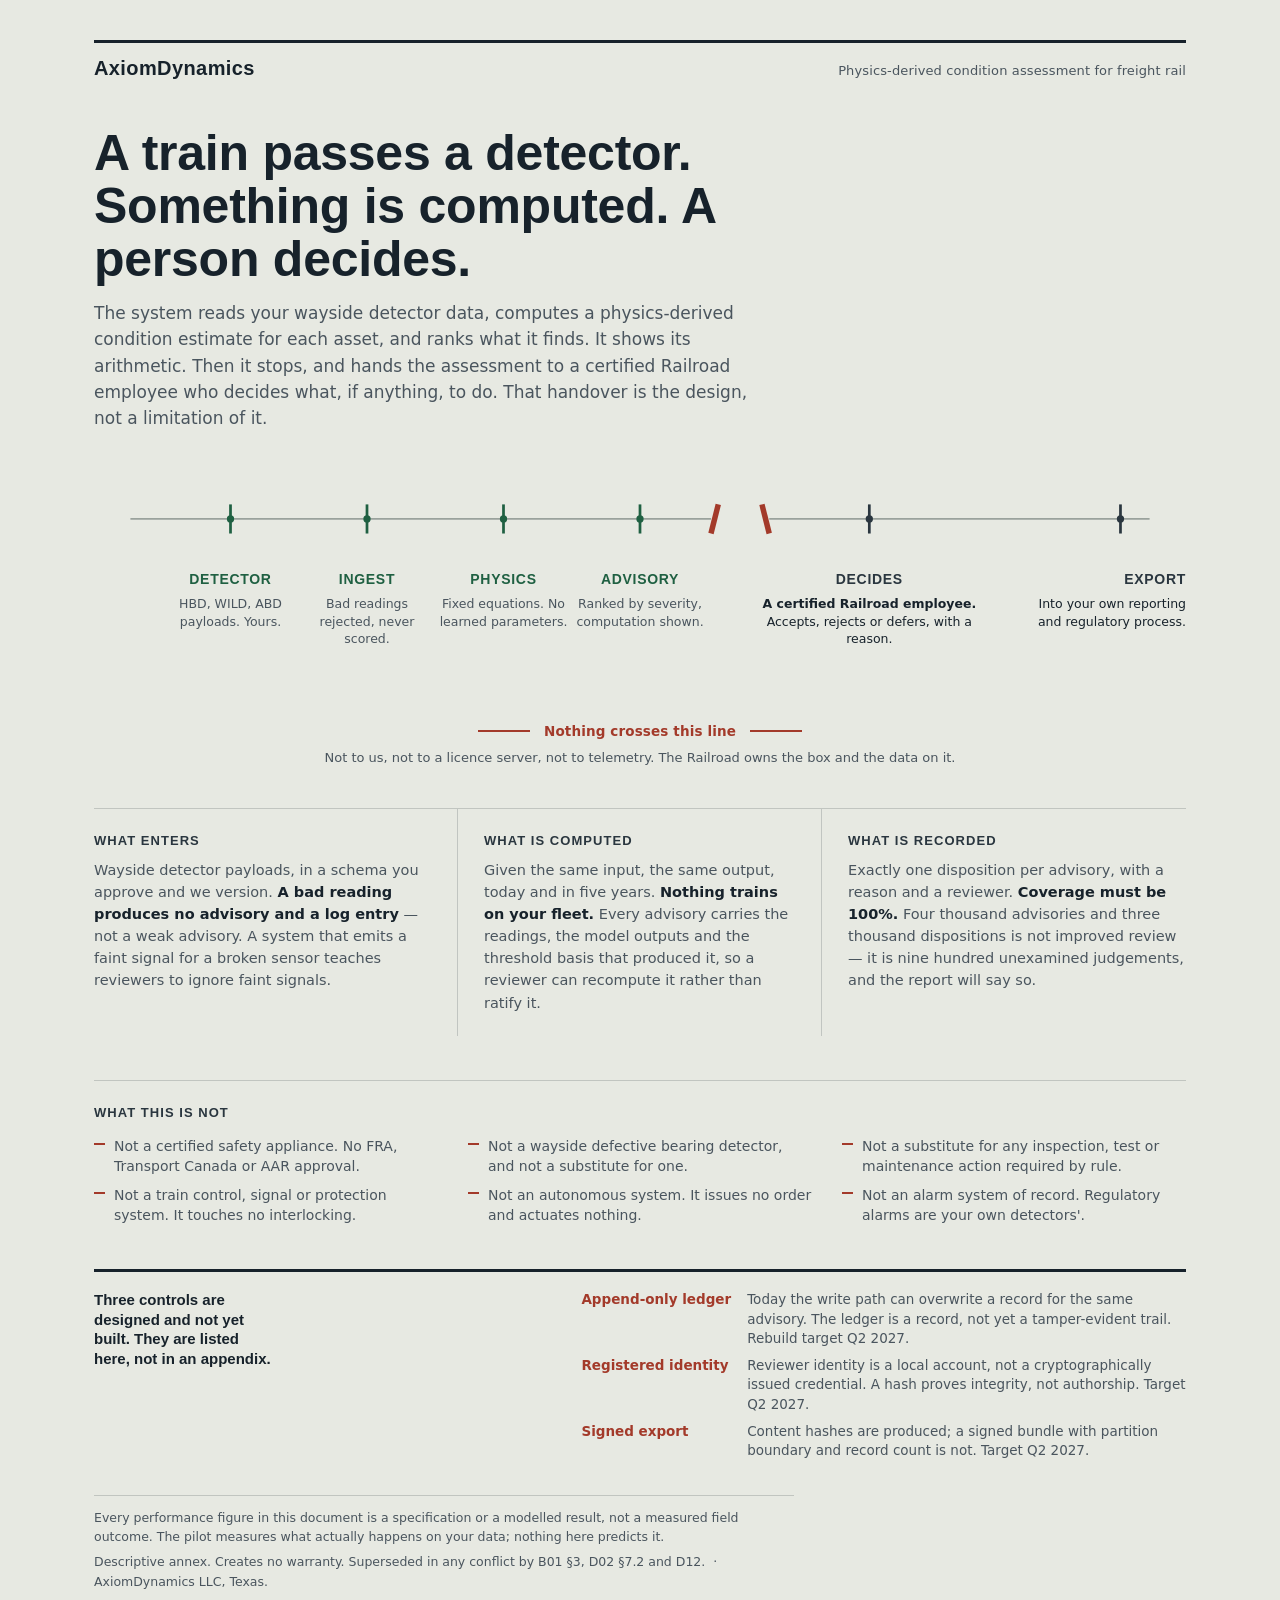
==== client-assets/MASTER-BRIEF-DOCKET/B03-EXECUTIVE-INFOGRAPHIC.html @ 33ccc7ee "Add B02 flow map and B03 one-page brief; reconcile build status B02 draws the system as movement: de" ====
<!DOCTYPE html>
<html lang="en">
<head>
<meta charset="utf-8">
<meta name="viewport" content="width=device-width, initial-scale=1">
<title>AxiomDynamics — One-Page Engineering Brief</title>
<style>
  :root{
    color-scheme: light;
    --paper:#E7E9E2;
    --paper-2:#DFE2D9;
    --ink:#17222B;
    --ink-soft:#4A555E;
    --plate:#2A363F;
    --green:#1F6042;
    --amber:#C9852A;
    --oxide:#A33A2A;
    --steel:#9AA29C;
    --hair:rgba(23,34,43,.18);
  }
  *{box-sizing:border-box}
  html,body{margin:0;padding:0}
  body{
    background:var(--paper);
    color:var(--ink);
    font-family:"Segoe UI",system-ui,-apple-system,"Helvetica Neue",Arial,sans-serif;
    font-size:16px;
    line-height:1.5;
    -webkit-font-smoothing:antialiased;
  }
  .sheet{
    max-width:1180px;
    margin:0 auto;
    padding:40px 44px 56px;
  }

  /* ---- masthead ---- */
  .masthead{
    display:flex;
    align-items:baseline;
    justify-content:space-between;
    gap:24px;
    border-top:3px solid var(--ink);
    padding-top:10px;
    margin-bottom:44px;
    flex-wrap:wrap;
  }
  .wordmark{
    font-family:"Arial Narrow","Roboto Condensed","Helvetica Neue",Arial,sans-serif;
    font-size:20px;
    font-weight:700;
    letter-spacing:.02em;
    margin:0;
  }
  .masthead .descriptor{
    font-size:13px;
    color:var(--ink-soft);
    margin:0;
    letter-spacing:.01em;
  }
  /* ---- headline ---- */
  h1{
    font-family:"Arial Narrow","Roboto Condensed","Helvetica Neue",Arial,sans-serif;
    font-weight:700;
    font-size:clamp(30px, 4.2vw, 50px);
    line-height:1.06;
    letter-spacing:-.005em;
    margin:0 0 14px;
    max-width:23ch;
  }
  .standfirst{
    font-size:17px;
    line-height:1.55;
    color:var(--ink-soft);
    max-width:62ch;
    margin:0 0 30px;
  }

  /* ---- the track ---- */
  .track{
    position:relative;
    margin:0 0 8px;
    padding-top:6px;
  }
  .track svg{display:block;width:100%;height:auto}
  .rail-base{stroke:var(--steel);stroke-width:2}
  .tick{stroke:var(--plate);stroke-width:2}
  .tick-compute{stroke:var(--green);stroke-width:3}
  .tick-human{stroke:var(--plate);stroke-width:3}
  .gap-cap{stroke:var(--oxide);stroke-width:6;stroke-linecap:butt}

  .draw{
    stroke-dasharray:1;
    stroke-dashoffset:1;
    animation:draw 1.15s cubic-bezier(.4,0,.2,1) .12s forwards;
  }
  @keyframes draw{to{stroke-dashoffset:0}}
  @media (prefers-reduced-motion: reduce){
    .draw{animation:none;stroke-dashoffset:0}
  }

  .stations{
    position:relative;
    height:150px;
    margin-top:14px;
  }
  .station{
    position:absolute;
    top:0;
    width:12%;
    transform:translateX(-50%);
    text-align:center;
  }
  .station-wide{width:20%}
  .station-end{
    left:auto;
    right:0;
    width:15%;
    transform:none;
    text-align:right;
  }
  .station .plate{
    font-family:"Arial Narrow","Roboto Condensed","Helvetica Neue",Arial,sans-serif;
    font-size:14px;
    font-weight:700;
    letter-spacing:.05em;
    text-transform:uppercase;
    color:var(--plate);
    margin:0 0 5px;
  }
  .station .note{
    font-size:12.5px;
    line-height:1.40;
    color:var(--ink-soft);
    margin:0;
  }
  .station.compute .plate{color:var(--green)}
  .station.is-human .note{color:var(--ink)}


  .boundary-label{
    display:flex;
    align-items:center;
    gap:14px;
    justify-content:center;
    font-size:13.5px;
    font-weight:600;
    color:var(--oxide);
    margin:2px 0 0;
    letter-spacing:.01em;
  }
  .boundary-rule{
    flex:0 0 auto;
    width:52px;
    height:2px;
    background:var(--oxide);
  }
  .boundary-sub{
    text-align:center;
    font-size:13px;
    color:var(--ink-soft);
    margin:7px 0 0;
  }

  /* ---- three-column band ---- */
  .band{
    display:grid;
    grid-template-columns:repeat(3,1fr);
    gap:0;
    border-top:1px solid var(--hair);
    margin-top:40px;
  }
  .band > div{
    padding:22px 26px 22px 0;
    border-right:1px solid var(--hair);
  }
  .band > div:last-child{border-right:0;padding-right:0}
  .band > div:not(:first-child){padding-left:26px}
  .band h2{
    font-family:"Arial Narrow","Roboto Condensed","Helvetica Neue",Arial,sans-serif;
    font-size:13px;
    font-weight:700;
    letter-spacing:.08em;
    text-transform:uppercase;
    color:var(--plate);
    margin:0 0 9px;
  }
  .band p{margin:0;font-size:14.5px;line-height:1.52;color:var(--ink-soft)}
  .band strong{color:var(--ink);font-weight:600}

  /* ---- exclusions ---- */
  .exclusions{
    margin-top:44px;
    border-top:1px solid var(--hair);
    padding-top:22px;
  }
  .exclusions h2{
    font-family:"Arial Narrow","Roboto Condensed","Helvetica Neue",Arial,sans-serif;
    font-size:13px;
    font-weight:700;
    letter-spacing:.08em;
    text-transform:uppercase;
    color:var(--plate);
    margin:0 0 14px;
  }
  .exclusions ul{
    list-style:none;
    margin:0;
    padding:0;
    display:grid;
    grid-template-columns:repeat(3,1fr);
    gap:8px 30px;
  }
  .exclusions li{
    font-size:14px;
    line-height:1.45;
    color:var(--ink-soft);
    padding-left:20px;
    position:relative;
  }
  .exclusions li::before{
    content:"";
    position:absolute;
    left:0;
    top:.52em;
    width:11px;
    height:2px;
    background:var(--oxide);
  }

  /* ---- honesty footer ---- */
  .status{
    margin-top:44px;
    border-top:3px solid var(--ink);
    padding-top:18px;
    display:grid;
    grid-template-columns:1.5fr 2fr;
    gap:34px;
  }
  .status h2{
    font-family:"Arial Narrow","Roboto Condensed","Helvetica Neue",Arial,sans-serif;
    font-size:15px;
    font-weight:700;
    line-height:1.3;
    margin:0;
    color:var(--ink);
    max-width:22ch;
  }
  .status dl{
    margin:0;
    display:grid;
    grid-template-columns:auto 1fr;
    gap:7px 16px;
    font-size:13.5px;
    line-height:1.45;
  }
  .status dt{
    font-weight:600;
    color:var(--oxide);
    white-space:nowrap;
  }
  .status dd{margin:0;color:var(--ink-soft)}

  .colophon{
    margin-top:34px;
    padding-top:12px;
    border-top:1px solid var(--hair);
    font-size:12.5px;
    line-height:1.55;
    color:var(--ink-soft);
    max-width:88ch;
  }
  .colophon p{margin:0}
  .colophon p + p{margin-top:6px}

  /* ---- responsive ---- */
  @media (max-width:900px){
    .sheet{padding:26px 20px 44px}
    .masthead{margin-bottom:26px;gap:6px;flex-direction:column}
    .masthead .descriptor{font-size:12px}
    h1{font-size:clamp(24px, 6.4vw, 34px);max-width:24ch;margin-bottom:10px;line-height:1.1}
    .standfirst{font-size:15px;line-height:1.5;margin-bottom:22px}
    .track{padding-top:16px}
    .stations{display:none}
    .track{margin-bottom:26px}
    .mobile-flow{
      display:block;
      margin-top:20px;
    }
    .band{grid-template-columns:1fr;margin-top:24px}
    .band > div{border-right:0;border-bottom:1px solid var(--hair);padding:18px 0}
    .band > div:not(:first-child){padding-left:0}
    .band > div:last-child{border-bottom:0}
    .exclusions ul{grid-template-columns:1fr}
    .status{grid-template-columns:1fr;gap:16px}
  }
  @media (min-width:901px){
    .mobile-flow{display:none}
  }
  .mobile-flow{
    list-style:none;margin:0;padding:0;
    border-top:1px solid var(--hair);
  }
  .mobile-flow li{
    display:grid;
    grid-template-columns:96px 1fr;
    gap:14px;
    padding:11px 0;
    border-bottom:1px solid var(--hair);
    font-size:14px;
    line-height:1.45;
  }
  .mobile-flow .k{
    font-family:"Arial Narrow","Roboto Condensed","Helvetica Neue",Arial,sans-serif;
    font-weight:700;
    letter-spacing:.04em;
    text-transform:uppercase;
    font-size:12.5px;
    color:var(--plate);
  }
  .mobile-flow .k.decide{color:var(--oxide)}
  .mobile-flow .v{color:var(--ink-soft)}
  .mobile-flow .v strong{color:var(--ink);font-weight:600}

  :focus-visible{outline:3px solid var(--amber);outline-offset:3px}
</style>
</head>
<body>
<main class="sheet">

  <header class="masthead">
    <p class="wordmark">AxiomDynamics</p>
    <p class="descriptor">Physics-derived condition assessment for freight rail</p>
  </header>

  <h1>A train passes a detector. Something is computed. A person decides.</h1>

  <p class="standfirst">
    The system reads your wayside detector data, computes a physics-derived condition estimate for each asset, and ranks what it finds. It shows its arithmetic. Then it stops, and hands the assessment to a certified Railroad employee who decides what, if anything, to do. That handover is the design, not a limitation of it.
  </p>

  <!-- ================= TRACK ================= -->
  <section class="track" aria-label="Flow: detector to disposition">
    <svg viewBox="0 0 1200 96" role="img" aria-labelledby="trackTitle trackDesc">
      <title id="trackTitle">Data flow from wayside detector to disposition record</title>
      <desc id="trackDesc">Four computation stages on the left, then a break in the line marking where the platform stops, then two stages owned by the Railroad including the human decision.</desc>

      <line class="rail-base draw" pathLength="1" x1="40" y1="56" x2="678" y2="56"/>
      <line class="rail-base draw" pathLength="1" x1="742" y1="56" x2="1160" y2="56"/>

      <line class="gap-cap" x1="686" y1="40" x2="678" y2="72"/>
      <line class="gap-cap" x1="734" y1="40" x2="742" y2="72"/>

      <g class="compute">
        <line class="tick-compute" x1="150" y1="40" x2="150" y2="72"/>
        <line class="tick-compute" x1="300" y1="40" x2="300" y2="72"/>
        <line class="tick-compute" x1="450" y1="40" x2="450" y2="72"/>
        <line class="tick-compute" x1="600" y1="40" x2="600" y2="72"/>
      </g>

      <g class="human">
        <line class="tick-human" x1="852" y1="40" x2="852" y2="72"/>
        <line class="tick-human" x1="1128" y1="40" x2="1128" y2="72"/>
      </g>

      <circle cx="150" cy="56" r="4" fill="#1F6042"/>
      <circle cx="300" cy="56" r="4" fill="#1F6042"/>
      <circle cx="450" cy="56" r="4" fill="#1F6042"/>
      <circle cx="600" cy="56" r="4" fill="#1F6042"/>
      <circle cx="852" cy="56" r="4" fill="#2A363F"/>
      <circle cx="1128" cy="56" r="4" fill="#2A363F"/>
    </svg>

    <div class="stations">
      <div class="station compute" style="left:12.5%">
        <p class="plate">Detector</p>
        <p class="note">HBD, WILD, ABD payloads. Yours.</p>
      </div>
      <div class="station compute" style="left:25%">
        <p class="plate">Ingest</p>
        <p class="note">Bad readings rejected, never scored.</p>
      </div>
      <div class="station compute" style="left:37.5%">
        <p class="plate">Physics</p>
        <p class="note">Fixed equations. No learned parameters.</p>
      </div>
      <div class="station compute" style="left:50%">
        <p class="plate">Advisory</p>
        <p class="note">Ranked by severity, computation shown.</p>
      </div>
      <div class="station station-wide is-human" style="left:71%">
        <p class="plate">Decides</p>
        <p class="note"><strong>A certified Railroad employee.</strong> Accepts, rejects or defers, with a reason.</p>
      </div>
      <div class="station station-end is-human">
        <p class="plate">Export</p>
        <p class="note">Into your own reporting and regulatory process.</p>
      </div>
    </div>

    <p class="boundary-label"><span class="boundary-rule"></span>Nothing crosses this line<span class="boundary-rule"></span></p>
    <p class="boundary-sub">Not to us, not to a licence server, not to telemetry. The Railroad owns the box and the data on it.</p>

    <ul class="mobile-flow">
      <li><span class="k">Detector</span><span class="v">Your HBD, WILD or ABD payload. Your hardware, your data.</span></li>
      <li><span class="k">Ingest</span><span class="v">On your premises. Malformed readings are rejected and logged, never scored.</span></li>
      <li><span class="k">Physics</span><span class="v">Thermal, kinematic and acoustic models. Fixed equations, no learned parameters.</span></li>
      <li><span class="k">Advisory</span><span class="v">Ranked by estimated severity, with the computation shown.</span></li>
      <li><span class="k decide">Decides</span><span class="v"><strong>A certified Railroad reviewer</strong> &mdash; the platform stops here.</span></li>
      <li><span class="k">Record</span><span class="v">Accepted, rejected or deferred, with a stated reason.</span></li>
      <li><span class="k">Export</span><span class="v">Into your own reporting and regulatory process.</span></li>
    </ul>
  </section>

  <!-- ================= BAND ================= -->
  <section class="band">
    <div>
      <h2>What enters</h2>
      <p>Wayside detector payloads, in a schema you approve and we version. <strong>A bad reading produces no advisory and a log entry</strong> &mdash; not a weak advisory. A system that emits a faint signal for a broken sensor teaches reviewers to ignore faint signals.</p>
    </div>
    <div>
      <h2>What is computed</h2>
      <p>Given the same input, the same output, today and in five years. <strong>Nothing trains on your fleet.</strong> Every advisory carries the readings, the model outputs and the threshold basis that produced it, so a reviewer can recompute it rather than ratify it.</p>
    </div>
    <div>
      <h2>What is recorded</h2>
      <p>Exactly one disposition per advisory, with a reason and a reviewer. <strong>Coverage must be 100%.</strong> Four thousand advisories and three thousand dispositions is not improved review &mdash; it is nine hundred unexamined judgements, and the report will say so.</p>
    </div>
  </section>

  <!-- ================= EXCLUSIONS ================= -->
  <section class="exclusions">
    <h2>What this is not</h2>
    <ul>
      <li>Not a certified safety appliance. No FRA, Transport Canada or AAR approval.</li>
      <li>Not a wayside defective bearing detector, and not a substitute for one.</li>
      <li>Not a substitute for any inspection, test or maintenance action required by rule.</li>
      <li>Not a train control, signal or protection system. It touches no interlocking.</li>
      <li>Not an autonomous system. It issues no order and actuates nothing.</li>
      <li>Not an alarm system of record. Regulatory alarms are your own detectors'.</li>
    </ul>
  </section>

  <!-- ================= STATUS ================= -->
  <section class="status">
    <h2>Three controls are designed and not yet built. They are listed here, not in an appendix.</h2>
    <dl>
      <dt>Append-only ledger</dt>
      <dd>Today the write path can overwrite a record for the same advisory. The ledger is a record, not yet a tamper-evident trail. Rebuild target Q2 2027.</dd>
      <dt>Registered identity</dt>
      <dd>Reviewer identity is a local account, not a cryptographically issued credential. A hash proves integrity, not authorship. Target Q2 2027.</dd>
      <dt>Signed export</dt>
      <dd>Content hashes are produced; a signed bundle with partition boundary and record count is not. Target Q2 2027.</dd>
    </dl>
  </section>

  <footer class="colophon">
    <p>Every performance figure in this document is a specification or a modelled result, not a measured field outcome. The pilot measures what actually happens on your data; nothing here predicts it.</p>
    <p>Descriptive annex. Creates no warranty. Superseded in any conflict by B01 &sect;3, D02 &sect;7.2 and D12. &nbsp;·&nbsp; AxiomDynamics LLC, Texas.</p>
  </footer>

</main>
</body>
</html>
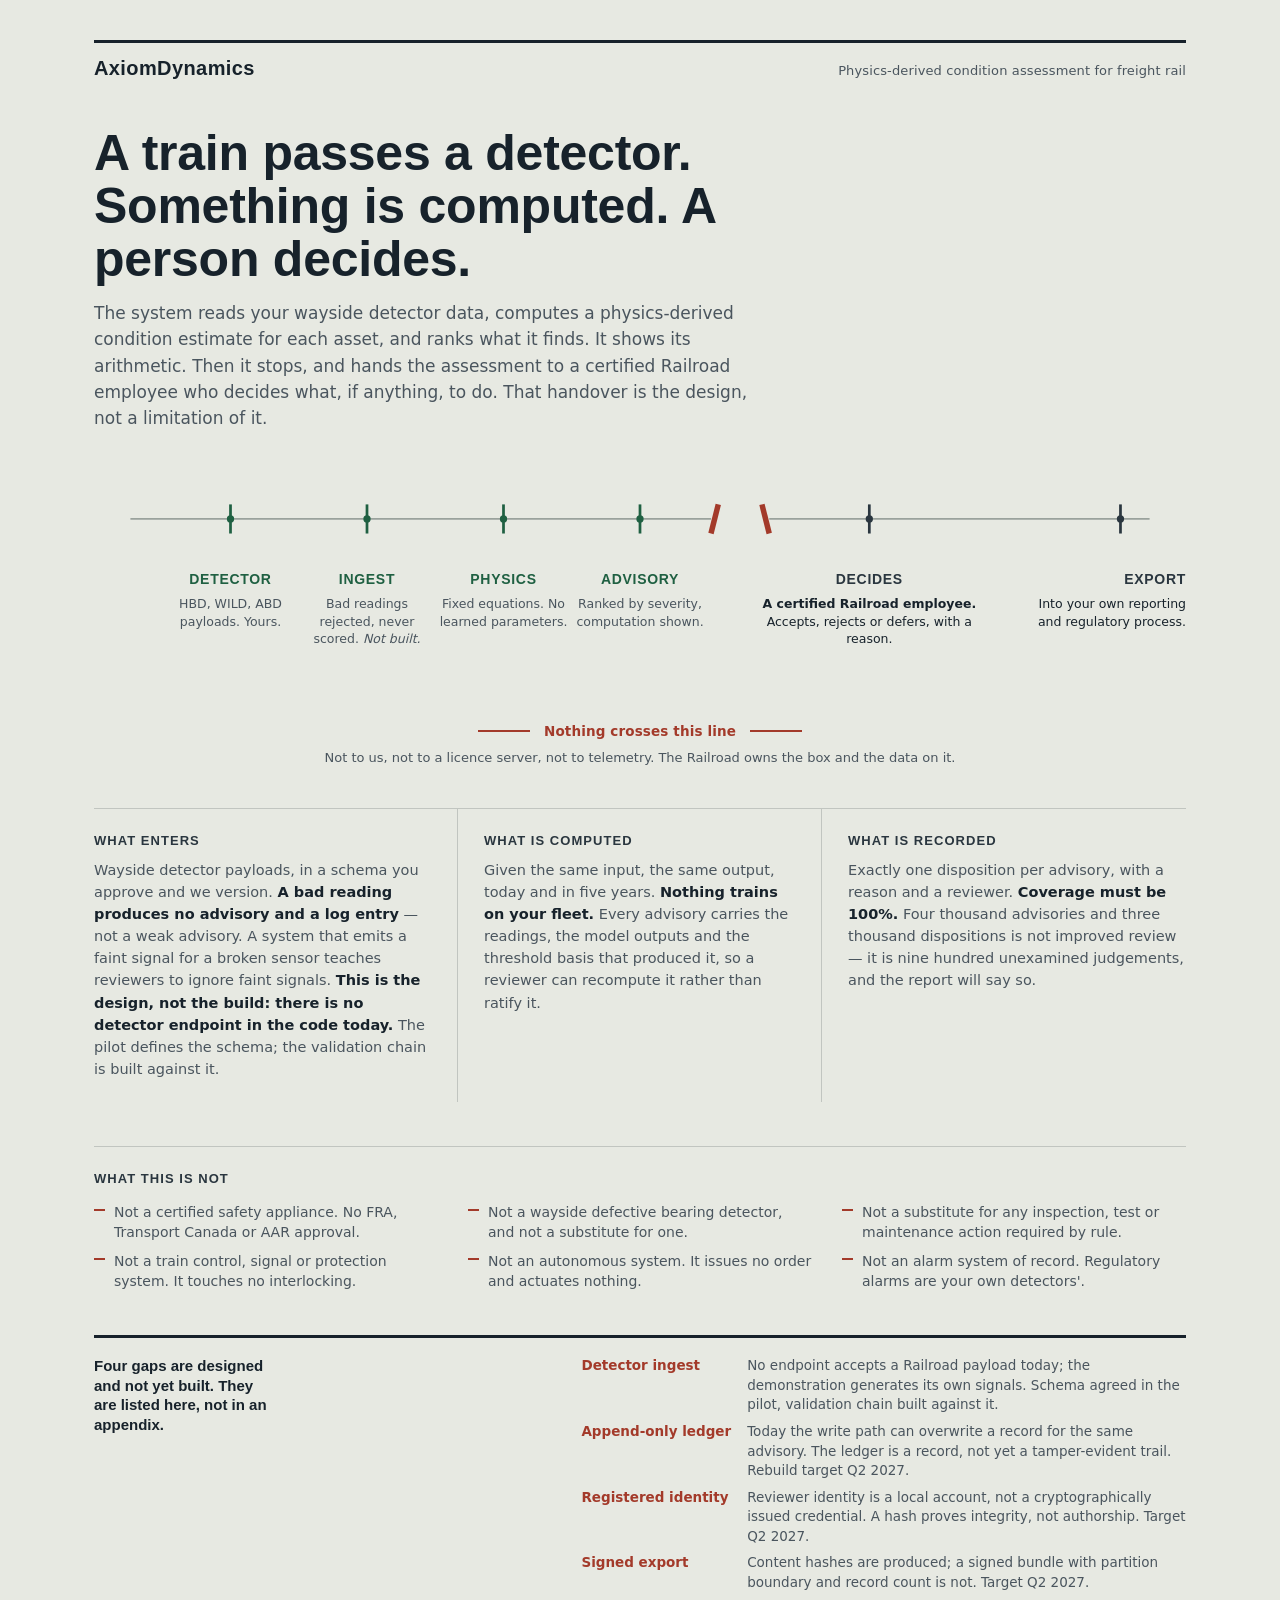
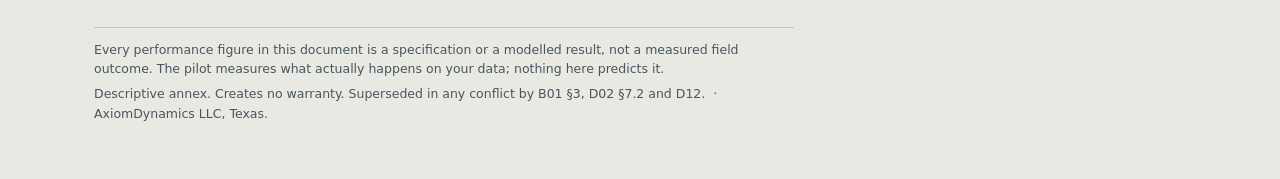
==== commit de9b245d: "Correct B02/B03: disclose that no detector ingest path exists The code has no inbound detector route" ====
--- a/client-assets/MASTER-BRIEF-DOCKET/B03-EXECUTIVE-INFOGRAPHIC.html
+++ b/client-assets/MASTER-BRIEF-DOCKET/B03-EXECUTIVE-INFOGRAPHIC.html
@@ -378,7 +378,7 @@
       </div>
       <div class="station compute" style="left:25%">
         <p class="plate">Ingest</p>
-        <p class="note">Bad readings rejected, never scored.</p>
+        <p class="note">Bad readings rejected, never scored. <em>Not built.</em></p>
       </div>
       <div class="station compute" style="left:37.5%">
         <p class="plate">Physics</p>
@@ -403,7 +403,7 @@
 
     <ul class="mobile-flow">
       <li><span class="k">Detector</span><span class="v">Your HBD, WILD or ABD payload. Your hardware, your data.</span></li>
-      <li><span class="k">Ingest</span><span class="v">On your premises. Malformed readings are rejected and logged, never scored.</span></li>
+      <li><span class="k">Ingest</span><span class="v">On your premises. Malformed readings are rejected and logged, never scored. <strong>Not built yet</strong> &mdash; the pilot defines the schema first.</span></li>
       <li><span class="k">Physics</span><span class="v">Thermal, kinematic and acoustic models. Fixed equations, no learned parameters.</span></li>
       <li><span class="k">Advisory</span><span class="v">Ranked by estimated severity, with the computation shown.</span></li>
       <li><span class="k decide">Decides</span><span class="v"><strong>A certified Railroad reviewer</strong> &mdash; the platform stops here.</span></li>
@@ -416,7 +416,7 @@
   <section class="band">
     <div>
       <h2>What enters</h2>
-      <p>Wayside detector payloads, in a schema you approve and we version. <strong>A bad reading produces no advisory and a log entry</strong> &mdash; not a weak advisory. A system that emits a faint signal for a broken sensor teaches reviewers to ignore faint signals.</p>
+      <p>Wayside detector payloads, in a schema you approve and we version. <strong>A bad reading produces no advisory and a log entry</strong> &mdash; not a weak advisory. A system that emits a faint signal for a broken sensor teaches reviewers to ignore faint signals. <strong>This is the design, not the build: there is no detector endpoint in the code today.</strong> The pilot defines the schema; the validation chain is built against it.</p>
     </div>
     <div>
       <h2>What is computed</h2>
@@ -443,8 +443,10 @@
 
   <!-- ================= STATUS ================= -->
   <section class="status">
-    <h2>Three controls are designed and not yet built. They are listed here, not in an appendix.</h2>
+    <h2>Four gaps are designed and not yet built. They are listed here, not in an appendix.</h2>
     <dl>
+      <dt>Detector ingest</dt>
+      <dd>No endpoint accepts a Railroad payload today; the demonstration generates its own signals. Schema agreed in the pilot, validation chain built against it.</dd>
       <dt>Append-only ledger</dt>
       <dd>Today the write path can overwrite a record for the same advisory. The ledger is a record, not yet a tamper-evident trail. Rebuild target Q2 2027.</dd>
       <dt>Registered identity</dt>
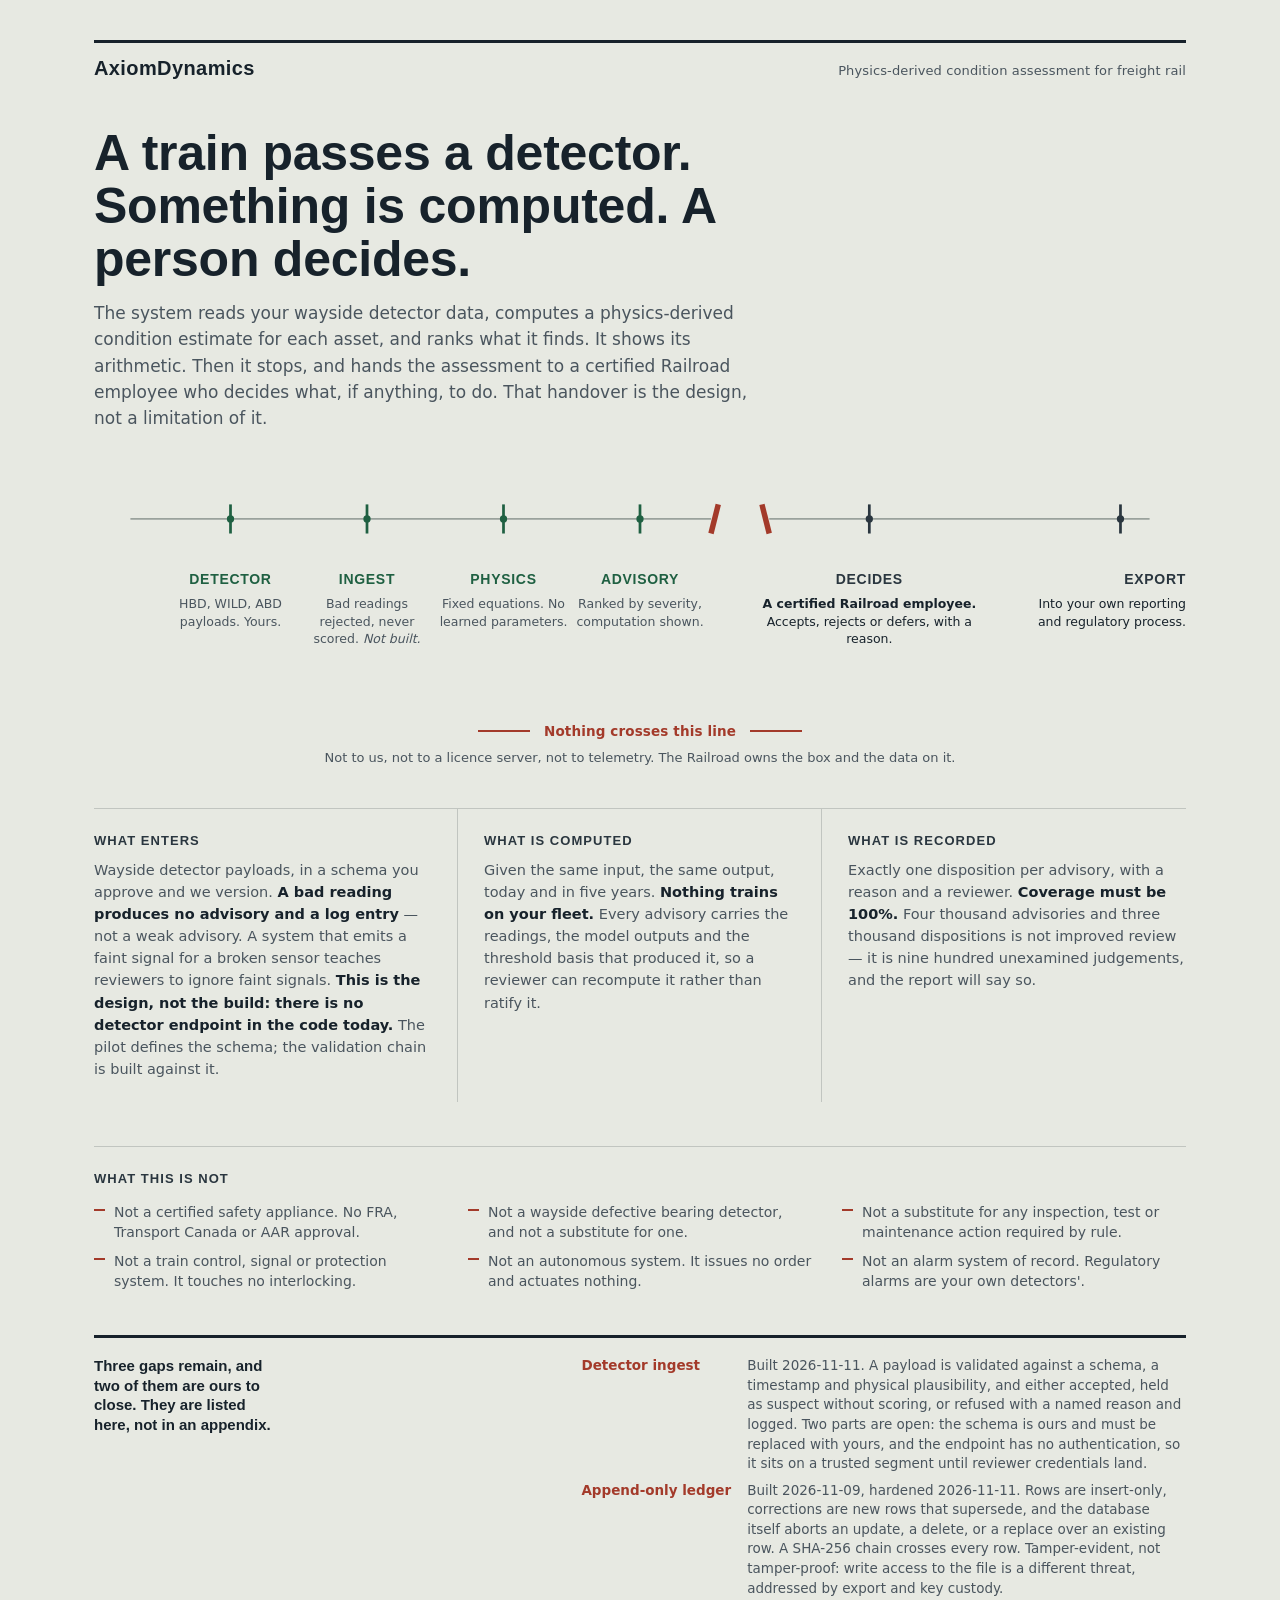
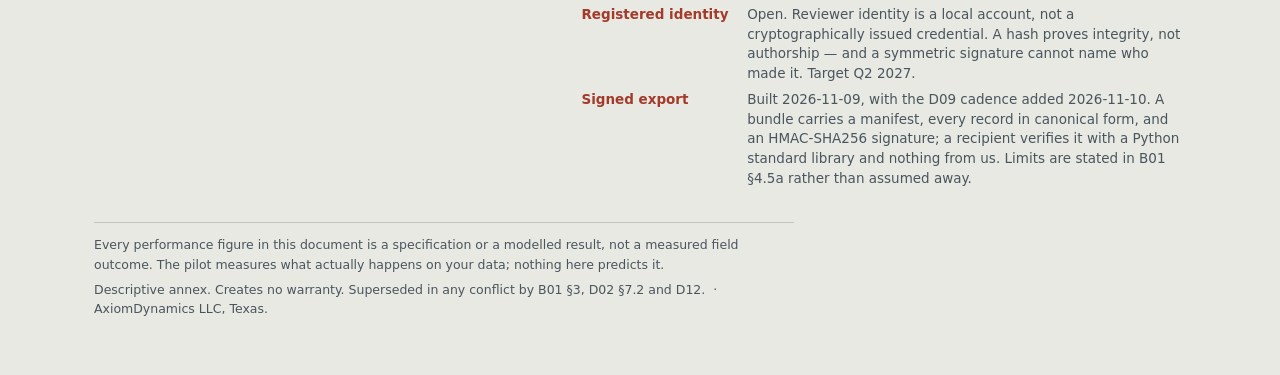
==== commit 7ea4a5cf: "Build the detector ingest path (B02 §2) POST /api/ingest now applies the three-gate chain B02 §2 has" ====
--- a/client-assets/MASTER-BRIEF-DOCKET/B03-EXECUTIVE-INFOGRAPHIC.html
+++ b/client-assets/MASTER-BRIEF-DOCKET/B03-EXECUTIVE-INFOGRAPHIC.html
@@ -1,466 +1,466 @@
-<!DOCTYPE html>
-<html lang="en">
-<head>
-<meta charset="utf-8">
-<meta name="viewport" content="width=device-width, initial-scale=1">
-<title>AxiomDynamics — One-Page Engineering Brief</title>
-<style>
-  :root{
-    color-scheme: light;
-    --paper:#E7E9E2;
-    --paper-2:#DFE2D9;
-    --ink:#17222B;
-    --ink-soft:#4A555E;
-    --plate:#2A363F;
-    --green:#1F6042;
-    --amber:#C9852A;
-    --oxide:#A33A2A;
-    --steel:#9AA29C;
-    --hair:rgba(23,34,43,.18);
-  }
-  *{box-sizing:border-box}
-  html,body{margin:0;padding:0}
-  body{
-    background:var(--paper);
-    color:var(--ink);
-    font-family:"Segoe UI",system-ui,-apple-system,"Helvetica Neue",Arial,sans-serif;
-    font-size:16px;
-    line-height:1.5;
-    -webkit-font-smoothing:antialiased;
-  }
-  .sheet{
-    max-width:1180px;
-    margin:0 auto;
-    padding:40px 44px 56px;
-  }
-
-  /* ---- masthead ---- */
-  .masthead{
-    display:flex;
-    align-items:baseline;
-    justify-content:space-between;
-    gap:24px;
-    border-top:3px solid var(--ink);
-    padding-top:10px;
-    margin-bottom:44px;
-    flex-wrap:wrap;
-  }
-  .wordmark{
-    font-family:"Arial Narrow","Roboto Condensed","Helvetica Neue",Arial,sans-serif;
-    font-size:20px;
-    font-weight:700;
-    letter-spacing:.02em;
-    margin:0;
-  }
-  .masthead .descriptor{
-    font-size:13px;
-    color:var(--ink-soft);
-    margin:0;
-    letter-spacing:.01em;
-  }
-  /* ---- headline ---- */
-  h1{
-    font-family:"Arial Narrow","Roboto Condensed","Helvetica Neue",Arial,sans-serif;
-    font-weight:700;
-    font-size:clamp(30px, 4.2vw, 50px);
-    line-height:1.06;
-    letter-spacing:-.005em;
-    margin:0 0 14px;
-    max-width:23ch;
-  }
-  .standfirst{
-    font-size:17px;
-    line-height:1.55;
-    color:var(--ink-soft);
-    max-width:62ch;
-    margin:0 0 30px;
-  }
-
-  /* ---- the track ---- */
-  .track{
-    position:relative;
-    margin:0 0 8px;
-    padding-top:6px;
-  }
-  .track svg{display:block;width:100%;height:auto}
-  .rail-base{stroke:var(--steel);stroke-width:2}
-  .tick{stroke:var(--plate);stroke-width:2}
-  .tick-compute{stroke:var(--green);stroke-width:3}
-  .tick-human{stroke:var(--plate);stroke-width:3}
-  .gap-cap{stroke:var(--oxide);stroke-width:6;stroke-linecap:butt}
-
-  .draw{
-    stroke-dasharray:1;
-    stroke-dashoffset:1;
-    animation:draw 1.15s cubic-bezier(.4,0,.2,1) .12s forwards;
-  }
-  @keyframes draw{to{stroke-dashoffset:0}}
-  @media (prefers-reduced-motion: reduce){
-    .draw{animation:none;stroke-dashoffset:0}
-  }
-
-  .stations{
-    position:relative;
-    height:150px;
-    margin-top:14px;
-  }
-  .station{
-    position:absolute;
-    top:0;
-    width:12%;
-    transform:translateX(-50%);
-    text-align:center;
-  }
-  .station-wide{width:20%}
-  .station-end{
-    left:auto;
-    right:0;
-    width:15%;
-    transform:none;
-    text-align:right;
-  }
-  .station .plate{
-    font-family:"Arial Narrow","Roboto Condensed","Helvetica Neue",Arial,sans-serif;
-    font-size:14px;
-    font-weight:700;
-    letter-spacing:.05em;
-    text-transform:uppercase;
-    color:var(--plate);
-    margin:0 0 5px;
-  }
-  .station .note{
-    font-size:12.5px;
-    line-height:1.40;
-    color:var(--ink-soft);
-    margin:0;
-  }
-  .station.compute .plate{color:var(--green)}
-  .station.is-human .note{color:var(--ink)}
-
-
-  .boundary-label{
-    display:flex;
-    align-items:center;
-    gap:14px;
-    justify-content:center;
-    font-size:13.5px;
-    font-weight:600;
-    color:var(--oxide);
-    margin:2px 0 0;
-    letter-spacing:.01em;
-  }
-  .boundary-rule{
-    flex:0 0 auto;
-    width:52px;
-    height:2px;
-    background:var(--oxide);
-  }
-  .boundary-sub{
-    text-align:center;
-    font-size:13px;
-    color:var(--ink-soft);
-    margin:7px 0 0;
-  }
-
-  /* ---- three-column band ---- */
-  .band{
-    display:grid;
-    grid-template-columns:repeat(3,1fr);
-    gap:0;
-    border-top:1px solid var(--hair);
-    margin-top:40px;
-  }
-  .band > div{
-    padding:22px 26px 22px 0;
-    border-right:1px solid var(--hair);
-  }
-  .band > div:last-child{border-right:0;padding-right:0}
-  .band > div:not(:first-child){padding-left:26px}
-  .band h2{
-    font-family:"Arial Narrow","Roboto Condensed","Helvetica Neue",Arial,sans-serif;
-    font-size:13px;
-    font-weight:700;
-    letter-spacing:.08em;
-    text-transform:uppercase;
-    color:var(--plate);
-    margin:0 0 9px;
-  }
-  .band p{margin:0;font-size:14.5px;line-height:1.52;color:var(--ink-soft)}
-  .band strong{color:var(--ink);font-weight:600}
-
-  /* ---- exclusions ---- */
-  .exclusions{
-    margin-top:44px;
-    border-top:1px solid var(--hair);
-    padding-top:22px;
-  }
-  .exclusions h2{
-    font-family:"Arial Narrow","Roboto Condensed","Helvetica Neue",Arial,sans-serif;
-    font-size:13px;
-    font-weight:700;
-    letter-spacing:.08em;
-    text-transform:uppercase;
-    color:var(--plate);
-    margin:0 0 14px;
-  }
-  .exclusions ul{
-    list-style:none;
-    margin:0;
-    padding:0;
-    display:grid;
-    grid-template-columns:repeat(3,1fr);
-    gap:8px 30px;
-  }
-  .exclusions li{
-    font-size:14px;
-    line-height:1.45;
-    color:var(--ink-soft);
-    padding-left:20px;
-    position:relative;
-  }
-  .exclusions li::before{
-    content:"";
-    position:absolute;
-    left:0;
-    top:.52em;
-    width:11px;
-    height:2px;
-    background:var(--oxide);
-  }
-
-  /* ---- honesty footer ---- */
-  .status{
-    margin-top:44px;
-    border-top:3px solid var(--ink);
-    padding-top:18px;
-    display:grid;
-    grid-template-columns:1.5fr 2fr;
-    gap:34px;
-  }
-  .status h2{
-    font-family:"Arial Narrow","Roboto Condensed","Helvetica Neue",Arial,sans-serif;
-    font-size:15px;
-    font-weight:700;
-    line-height:1.3;
-    margin:0;
-    color:var(--ink);
-    max-width:22ch;
-  }
-  .status dl{
-    margin:0;
-    display:grid;
-    grid-template-columns:auto 1fr;
-    gap:7px 16px;
-    font-size:13.5px;
-    line-height:1.45;
-  }
-  .status dt{
-    font-weight:600;
-    color:var(--oxide);
-    white-space:nowrap;
-  }
-  .status dd{margin:0;color:var(--ink-soft)}
-
-  .colophon{
-    margin-top:34px;
-    padding-top:12px;
-    border-top:1px solid var(--hair);
-    font-size:12.5px;
-    line-height:1.55;
-    color:var(--ink-soft);
-    max-width:88ch;
-  }
-  .colophon p{margin:0}
-  .colophon p + p{margin-top:6px}
-
-  /* ---- responsive ---- */
-  @media (max-width:900px){
-    .sheet{padding:26px 20px 44px}
-    .masthead{margin-bottom:26px;gap:6px;flex-direction:column}
-    .masthead .descriptor{font-size:12px}
-    h1{font-size:clamp(24px, 6.4vw, 34px);max-width:24ch;margin-bottom:10px;line-height:1.1}
-    .standfirst{font-size:15px;line-height:1.5;margin-bottom:22px}
-    .track{padding-top:16px}
-    .stations{display:none}
-    .track{margin-bottom:26px}
-    .mobile-flow{
-      display:block;
-      margin-top:20px;
-    }
-    .band{grid-template-columns:1fr;margin-top:24px}
-    .band > div{border-right:0;border-bottom:1px solid var(--hair);padding:18px 0}
-    .band > div:not(:first-child){padding-left:0}
-    .band > div:last-child{border-bottom:0}
-    .exclusions ul{grid-template-columns:1fr}
-    .status{grid-template-columns:1fr;gap:16px}
-  }
-  @media (min-width:901px){
-    .mobile-flow{display:none}
-  }
-  .mobile-flow{
-    list-style:none;margin:0;padding:0;
-    border-top:1px solid var(--hair);
-  }
-  .mobile-flow li{
-    display:grid;
-    grid-template-columns:96px 1fr;
-    gap:14px;
-    padding:11px 0;
-    border-bottom:1px solid var(--hair);
-    font-size:14px;
-    line-height:1.45;
-  }
-  .mobile-flow .k{
-    font-family:"Arial Narrow","Roboto Condensed","Helvetica Neue",Arial,sans-serif;
-    font-weight:700;
-    letter-spacing:.04em;
-    text-transform:uppercase;
-    font-size:12.5px;
-    color:var(--plate);
-  }
-  .mobile-flow .k.decide{color:var(--oxide)}
-  .mobile-flow .v{color:var(--ink-soft)}
-  .mobile-flow .v strong{color:var(--ink);font-weight:600}
-
-  :focus-visible{outline:3px solid var(--amber);outline-offset:3px}
-</style>
-</head>
-<body>
-<main class="sheet">
-
-  <header class="masthead">
-    <p class="wordmark">AxiomDynamics</p>
-    <p class="descriptor">Physics-derived condition assessment for freight rail</p>
-  </header>
-
-  <h1>A train passes a detector. Something is computed. A person decides.</h1>
-
-  <p class="standfirst">
-    The system reads your wayside detector data, computes a physics-derived condition estimate for each asset, and ranks what it finds. It shows its arithmetic. Then it stops, and hands the assessment to a certified Railroad employee who decides what, if anything, to do. That handover is the design, not a limitation of it.
-  </p>
-
-  <!-- ================= TRACK ================= -->
-  <section class="track" aria-label="Flow: detector to disposition">
-    <svg viewBox="0 0 1200 96" role="img" aria-labelledby="trackTitle trackDesc">
-      <title id="trackTitle">Data flow from wayside detector to disposition record</title>
-      <desc id="trackDesc">Four computation stages on the left, then a break in the line marking where the platform stops, then two stages owned by the Railroad including the human decision.</desc>
-
-      <line class="rail-base draw" pathLength="1" x1="40" y1="56" x2="678" y2="56"/>
-      <line class="rail-base draw" pathLength="1" x1="742" y1="56" x2="1160" y2="56"/>
-
-      <line class="gap-cap" x1="686" y1="40" x2="678" y2="72"/>
-      <line class="gap-cap" x1="734" y1="40" x2="742" y2="72"/>
-
-      <g class="compute">
-        <line class="tick-compute" x1="150" y1="40" x2="150" y2="72"/>
-        <line class="tick-compute" x1="300" y1="40" x2="300" y2="72"/>
-        <line class="tick-compute" x1="450" y1="40" x2="450" y2="72"/>
-        <line class="tick-compute" x1="600" y1="40" x2="600" y2="72"/>
-      </g>
-
-      <g class="human">
-        <line class="tick-human" x1="852" y1="40" x2="852" y2="72"/>
-        <line class="tick-human" x1="1128" y1="40" x2="1128" y2="72"/>
-      </g>
-
-      <circle cx="150" cy="56" r="4" fill="#1F6042"/>
-      <circle cx="300" cy="56" r="4" fill="#1F6042"/>
-      <circle cx="450" cy="56" r="4" fill="#1F6042"/>
-      <circle cx="600" cy="56" r="4" fill="#1F6042"/>
-      <circle cx="852" cy="56" r="4" fill="#2A363F"/>
-      <circle cx="1128" cy="56" r="4" fill="#2A363F"/>
-    </svg>
-
-    <div class="stations">
-      <div class="station compute" style="left:12.5%">
-        <p class="plate">Detector</p>
-        <p class="note">HBD, WILD, ABD payloads. Yours.</p>
-      </div>
-      <div class="station compute" style="left:25%">
-        <p class="plate">Ingest</p>
-        <p class="note">Bad readings rejected, never scored. <em>Not built.</em></p>
-      </div>
-      <div class="station compute" style="left:37.5%">
-        <p class="plate">Physics</p>
-        <p class="note">Fixed equations. No learned parameters.</p>
-      </div>
-      <div class="station compute" style="left:50%">
-        <p class="plate">Advisory</p>
-        <p class="note">Ranked by severity, computation shown.</p>
-      </div>
-      <div class="station station-wide is-human" style="left:71%">
-        <p class="plate">Decides</p>
-        <p class="note"><strong>A certified Railroad employee.</strong> Accepts, rejects or defers, with a reason.</p>
-      </div>
-      <div class="station station-end is-human">
-        <p class="plate">Export</p>
-        <p class="note">Into your own reporting and regulatory process.</p>
-      </div>
-    </div>
-
-    <p class="boundary-label"><span class="boundary-rule"></span>Nothing crosses this line<span class="boundary-rule"></span></p>
-    <p class="boundary-sub">Not to us, not to a licence server, not to telemetry. The Railroad owns the box and the data on it.</p>
-
-    <ul class="mobile-flow">
-      <li><span class="k">Detector</span><span class="v">Your HBD, WILD or ABD payload. Your hardware, your data.</span></li>
-      <li><span class="k">Ingest</span><span class="v">On your premises. Malformed readings are rejected and logged, never scored. <strong>Not built yet</strong> &mdash; the pilot defines the schema first.</span></li>
-      <li><span class="k">Physics</span><span class="v">Thermal, kinematic and acoustic models. Fixed equations, no learned parameters.</span></li>
-      <li><span class="k">Advisory</span><span class="v">Ranked by estimated severity, with the computation shown.</span></li>
-      <li><span class="k decide">Decides</span><span class="v"><strong>A certified Railroad reviewer</strong> &mdash; the platform stops here.</span></li>
-      <li><span class="k">Record</span><span class="v">Accepted, rejected or deferred, with a stated reason.</span></li>
-      <li><span class="k">Export</span><span class="v">Into your own reporting and regulatory process.</span></li>
-    </ul>
-  </section>
-
-  <!-- ================= BAND ================= -->
-  <section class="band">
-    <div>
-      <h2>What enters</h2>
-      <p>Wayside detector payloads, in a schema you approve and we version. <strong>A bad reading produces no advisory and a log entry</strong> &mdash; not a weak advisory. A system that emits a faint signal for a broken sensor teaches reviewers to ignore faint signals. <strong>This is the design, not the build: there is no detector endpoint in the code today.</strong> The pilot defines the schema; the validation chain is built against it.</p>
-    </div>
-    <div>
-      <h2>What is computed</h2>
-      <p>Given the same input, the same output, today and in five years. <strong>Nothing trains on your fleet.</strong> Every advisory carries the readings, the model outputs and the threshold basis that produced it, so a reviewer can recompute it rather than ratify it.</p>
-    </div>
-    <div>
-      <h2>What is recorded</h2>
-      <p>Exactly one disposition per advisory, with a reason and a reviewer. <strong>Coverage must be 100%.</strong> Four thousand advisories and three thousand dispositions is not improved review &mdash; it is nine hundred unexamined judgements, and the report will say so.</p>
-    </div>
-  </section>
-
-  <!-- ================= EXCLUSIONS ================= -->
-  <section class="exclusions">
-    <h2>What this is not</h2>
-    <ul>
-      <li>Not a certified safety appliance. No FRA, Transport Canada or AAR approval.</li>
-      <li>Not a wayside defective bearing detector, and not a substitute for one.</li>
-      <li>Not a substitute for any inspection, test or maintenance action required by rule.</li>
-      <li>Not a train control, signal or protection system. It touches no interlocking.</li>
-      <li>Not an autonomous system. It issues no order and actuates nothing.</li>
-      <li>Not an alarm system of record. Regulatory alarms are your own detectors'.</li>
-    </ul>
-  </section>
-
-  <!-- ================= STATUS ================= -->
-  <section class="status">
-    <h2>Four gaps are designed and not yet built. They are listed here, not in an appendix.</h2>
-    <dl>
-      <dt>Detector ingest</dt>
-      <dd>No endpoint accepts a Railroad payload today; the demonstration generates its own signals. Schema agreed in the pilot, validation chain built against it.</dd>
-      <dt>Append-only ledger</dt>
-      <dd>Today the write path can overwrite a record for the same advisory. The ledger is a record, not yet a tamper-evident trail. Rebuild target Q2 2027.</dd>
-      <dt>Registered identity</dt>
-      <dd>Reviewer identity is a local account, not a cryptographically issued credential. A hash proves integrity, not authorship. Target Q2 2027.</dd>
-      <dt>Signed export</dt>
-      <dd>Content hashes are produced; a signed bundle with partition boundary and record count is not. Target Q2 2027.</dd>
-    </dl>
-  </section>
-
-  <footer class="colophon">
-    <p>Every performance figure in this document is a specification or a modelled result, not a measured field outcome. The pilot measures what actually happens on your data; nothing here predicts it.</p>
-    <p>Descriptive annex. Creates no warranty. Superseded in any conflict by B01 &sect;3, D02 &sect;7.2 and D12. &nbsp;·&nbsp; AxiomDynamics LLC, Texas.</p>
-  </footer>
-
-</main>
-</body>
-</html>
+<!DOCTYPE html>
+<html lang="en">
+<head>
+<meta charset="utf-8">
+<meta name="viewport" content="width=device-width, initial-scale=1">
+<title>AxiomDynamics — One-Page Engineering Brief</title>
+<style>
+  :root{
+    color-scheme: light;
+    --paper:#E7E9E2;
+    --paper-2:#DFE2D9;
+    --ink:#17222B;
+    --ink-soft:#4A555E;
+    --plate:#2A363F;
+    --green:#1F6042;
+    --amber:#C9852A;
+    --oxide:#A33A2A;
+    --steel:#9AA29C;
+    --hair:rgba(23,34,43,.18);
+  }
+  *{box-sizing:border-box}
+  html,body{margin:0;padding:0}
+  body{
+    background:var(--paper);
+    color:var(--ink);
+    font-family:"Segoe UI",system-ui,-apple-system,"Helvetica Neue",Arial,sans-serif;
+    font-size:16px;
+    line-height:1.5;
+    -webkit-font-smoothing:antialiased;
+  }
+  .sheet{
+    max-width:1180px;
+    margin:0 auto;
+    padding:40px 44px 56px;
+  }
+
+  /* ---- masthead ---- */
+  .masthead{
+    display:flex;
+    align-items:baseline;
+    justify-content:space-between;
+    gap:24px;
+    border-top:3px solid var(--ink);
+    padding-top:10px;
+    margin-bottom:44px;
+    flex-wrap:wrap;
+  }
+  .wordmark{
+    font-family:"Arial Narrow","Roboto Condensed","Helvetica Neue",Arial,sans-serif;
+    font-size:20px;
+    font-weight:700;
+    letter-spacing:.02em;
+    margin:0;
+  }
+  .masthead .descriptor{
+    font-size:13px;
+    color:var(--ink-soft);
+    margin:0;
+    letter-spacing:.01em;
+  }
+  /* ---- headline ---- */
+  h1{
+    font-family:"Arial Narrow","Roboto Condensed","Helvetica Neue",Arial,sans-serif;
+    font-weight:700;
+    font-size:clamp(30px, 4.2vw, 50px);
+    line-height:1.06;
+    letter-spacing:-.005em;
+    margin:0 0 14px;
+    max-width:23ch;
+  }
+  .standfirst{
+    font-size:17px;
+    line-height:1.55;
+    color:var(--ink-soft);
+    max-width:62ch;
+    margin:0 0 30px;
+  }
+
+  /* ---- the track ---- */
+  .track{
+    position:relative;
+    margin:0 0 8px;
+    padding-top:6px;
+  }
+  .track svg{display:block;width:100%;height:auto}
+  .rail-base{stroke:var(--steel);stroke-width:2}
+  .tick{stroke:var(--plate);stroke-width:2}
+  .tick-compute{stroke:var(--green);stroke-width:3}
+  .tick-human{stroke:var(--plate);stroke-width:3}
+  .gap-cap{stroke:var(--oxide);stroke-width:6;stroke-linecap:butt}
+
+  .draw{
+    stroke-dasharray:1;
+    stroke-dashoffset:1;
+    animation:draw 1.15s cubic-bezier(.4,0,.2,1) .12s forwards;
+  }
+  @keyframes draw{to{stroke-dashoffset:0}}
+  @media (prefers-reduced-motion: reduce){
+    .draw{animation:none;stroke-dashoffset:0}
+  }
+
+  .stations{
+    position:relative;
+    height:150px;
+    margin-top:14px;
+  }
+  .station{
+    position:absolute;
+    top:0;
+    width:12%;
+    transform:translateX(-50%);
+    text-align:center;
+  }
+  .station-wide{width:20%}
+  .station-end{
+    left:auto;
+    right:0;
+    width:15%;
+    transform:none;
+    text-align:right;
+  }
+  .station .plate{
+    font-family:"Arial Narrow","Roboto Condensed","Helvetica Neue",Arial,sans-serif;
+    font-size:14px;
+    font-weight:700;
+    letter-spacing:.05em;
+    text-transform:uppercase;
+    color:var(--plate);
+    margin:0 0 5px;
+  }
+  .station .note{
+    font-size:12.5px;
+    line-height:1.40;
+    color:var(--ink-soft);
+    margin:0;
+  }
+  .station.compute .plate{color:var(--green)}
+  .station.is-human .note{color:var(--ink)}
+
+
+  .boundary-label{
+    display:flex;
+    align-items:center;
+    gap:14px;
+    justify-content:center;
+    font-size:13.5px;
+    font-weight:600;
+    color:var(--oxide);
+    margin:2px 0 0;
+    letter-spacing:.01em;
+  }
+  .boundary-rule{
+    flex:0 0 auto;
+    width:52px;
+    height:2px;
+    background:var(--oxide);
+  }
+  .boundary-sub{
+    text-align:center;
+    font-size:13px;
+    color:var(--ink-soft);
+    margin:7px 0 0;
+  }
+
+  /* ---- three-column band ---- */
+  .band{
+    display:grid;
+    grid-template-columns:repeat(3,1fr);
+    gap:0;
+    border-top:1px solid var(--hair);
+    margin-top:40px;
+  }
+  .band > div{
+    padding:22px 26px 22px 0;
+    border-right:1px solid var(--hair);
+  }
+  .band > div:last-child{border-right:0;padding-right:0}
+  .band > div:not(:first-child){padding-left:26px}
+  .band h2{
+    font-family:"Arial Narrow","Roboto Condensed","Helvetica Neue",Arial,sans-serif;
+    font-size:13px;
+    font-weight:700;
+    letter-spacing:.08em;
+    text-transform:uppercase;
+    color:var(--plate);
+    margin:0 0 9px;
+  }
+  .band p{margin:0;font-size:14.5px;line-height:1.52;color:var(--ink-soft)}
+  .band strong{color:var(--ink);font-weight:600}
+
+  /* ---- exclusions ---- */
+  .exclusions{
+    margin-top:44px;
+    border-top:1px solid var(--hair);
+    padding-top:22px;
+  }
+  .exclusions h2{
+    font-family:"Arial Narrow","Roboto Condensed","Helvetica Neue",Arial,sans-serif;
+    font-size:13px;
+    font-weight:700;
+    letter-spacing:.08em;
+    text-transform:uppercase;
+    color:var(--plate);
+    margin:0 0 14px;
+  }
+  .exclusions ul{
+    list-style:none;
+    margin:0;
+    padding:0;
+    display:grid;
+    grid-template-columns:repeat(3,1fr);
+    gap:8px 30px;
+  }
+  .exclusions li{
+    font-size:14px;
+    line-height:1.45;
+    color:var(--ink-soft);
+    padding-left:20px;
+    position:relative;
+  }
+  .exclusions li::before{
+    content:"";
+    position:absolute;
+    left:0;
+    top:.52em;
+    width:11px;
+    height:2px;
+    background:var(--oxide);
+  }
+
+  /* ---- honesty footer ---- */
+  .status{
+    margin-top:44px;
+    border-top:3px solid var(--ink);
+    padding-top:18px;
+    display:grid;
+    grid-template-columns:1.5fr 2fr;
+    gap:34px;
+  }
+  .status h2{
+    font-family:"Arial Narrow","Roboto Condensed","Helvetica Neue",Arial,sans-serif;
+    font-size:15px;
+    font-weight:700;
+    line-height:1.3;
+    margin:0;
+    color:var(--ink);
+    max-width:22ch;
+  }
+  .status dl{
+    margin:0;
+    display:grid;
+    grid-template-columns:auto 1fr;
+    gap:7px 16px;
+    font-size:13.5px;
+    line-height:1.45;
+  }
+  .status dt{
+    font-weight:600;
+    color:var(--oxide);
+    white-space:nowrap;
+  }
+  .status dd{margin:0;color:var(--ink-soft)}
+
+  .colophon{
+    margin-top:34px;
+    padding-top:12px;
+    border-top:1px solid var(--hair);
+    font-size:12.5px;
+    line-height:1.55;
+    color:var(--ink-soft);
+    max-width:88ch;
+  }
+  .colophon p{margin:0}
+  .colophon p + p{margin-top:6px}
+
+  /* ---- responsive ---- */
+  @media (max-width:900px){
+    .sheet{padding:26px 20px 44px}
+    .masthead{margin-bottom:26px;gap:6px;flex-direction:column}
+    .masthead .descriptor{font-size:12px}
+    h1{font-size:clamp(24px, 6.4vw, 34px);max-width:24ch;margin-bottom:10px;line-height:1.1}
+    .standfirst{font-size:15px;line-height:1.5;margin-bottom:22px}
+    .track{padding-top:16px}
+    .stations{display:none}
+    .track{margin-bottom:26px}
+    .mobile-flow{
+      display:block;
+      margin-top:20px;
+    }
+    .band{grid-template-columns:1fr;margin-top:24px}
+    .band > div{border-right:0;border-bottom:1px solid var(--hair);padding:18px 0}
+    .band > div:not(:first-child){padding-left:0}
+    .band > div:last-child{border-bottom:0}
+    .exclusions ul{grid-template-columns:1fr}
+    .status{grid-template-columns:1fr;gap:16px}
+  }
+  @media (min-width:901px){
+    .mobile-flow{display:none}
+  }
+  .mobile-flow{
+    list-style:none;margin:0;padding:0;
+    border-top:1px solid var(--hair);
+  }
+  .mobile-flow li{
+    display:grid;
+    grid-template-columns:96px 1fr;
+    gap:14px;
+    padding:11px 0;
+    border-bottom:1px solid var(--hair);
+    font-size:14px;
+    line-height:1.45;
+  }
+  .mobile-flow .k{
+    font-family:"Arial Narrow","Roboto Condensed","Helvetica Neue",Arial,sans-serif;
+    font-weight:700;
+    letter-spacing:.04em;
+    text-transform:uppercase;
+    font-size:12.5px;
+    color:var(--plate);
+  }
+  .mobile-flow .k.decide{color:var(--oxide)}
+  .mobile-flow .v{color:var(--ink-soft)}
+  .mobile-flow .v strong{color:var(--ink);font-weight:600}
+
+  :focus-visible{outline:3px solid var(--amber);outline-offset:3px}
+</style>
+</head>
+<body>
+<main class="sheet">
+
+  <header class="masthead">
+    <p class="wordmark">AxiomDynamics</p>
+    <p class="descriptor">Physics-derived condition assessment for freight rail</p>
+  </header>
+
+  <h1>A train passes a detector. Something is computed. A person decides.</h1>
+
+  <p class="standfirst">
+    The system reads your wayside detector data, computes a physics-derived condition estimate for each asset, and ranks what it finds. It shows its arithmetic. Then it stops, and hands the assessment to a certified Railroad employee who decides what, if anything, to do. That handover is the design, not a limitation of it.
+  </p>
+
+  <!-- ================= TRACK ================= -->
+  <section class="track" aria-label="Flow: detector to disposition">
+    <svg viewBox="0 0 1200 96" role="img" aria-labelledby="trackTitle trackDesc">
+      <title id="trackTitle">Data flow from wayside detector to disposition record</title>
+      <desc id="trackDesc">Four computation stages on the left, then a break in the line marking where the platform stops, then two stages owned by the Railroad including the human decision.</desc>
+
+      <line class="rail-base draw" pathLength="1" x1="40" y1="56" x2="678" y2="56"/>
+      <line class="rail-base draw" pathLength="1" x1="742" y1="56" x2="1160" y2="56"/>
+
+      <line class="gap-cap" x1="686" y1="40" x2="678" y2="72"/>
+      <line class="gap-cap" x1="734" y1="40" x2="742" y2="72"/>
+
+      <g class="compute">
+        <line class="tick-compute" x1="150" y1="40" x2="150" y2="72"/>
+        <line class="tick-compute" x1="300" y1="40" x2="300" y2="72"/>
+        <line class="tick-compute" x1="450" y1="40" x2="450" y2="72"/>
+        <line class="tick-compute" x1="600" y1="40" x2="600" y2="72"/>
+      </g>
+
+      <g class="human">
+        <line class="tick-human" x1="852" y1="40" x2="852" y2="72"/>
+        <line class="tick-human" x1="1128" y1="40" x2="1128" y2="72"/>
+      </g>
+
+      <circle cx="150" cy="56" r="4" fill="#1F6042"/>
+      <circle cx="300" cy="56" r="4" fill="#1F6042"/>
+      <circle cx="450" cy="56" r="4" fill="#1F6042"/>
+      <circle cx="600" cy="56" r="4" fill="#1F6042"/>
+      <circle cx="852" cy="56" r="4" fill="#2A363F"/>
+      <circle cx="1128" cy="56" r="4" fill="#2A363F"/>
+    </svg>
+
+    <div class="stations">
+      <div class="station compute" style="left:12.5%">
+        <p class="plate">Detector</p>
+        <p class="note">HBD, WILD, ABD payloads. Yours.</p>
+      </div>
+      <div class="station compute" style="left:25%">
+        <p class="plate">Ingest</p>
+        <p class="note">Bad readings rejected, never scored. <em>Not built.</em></p>
+      </div>
+      <div class="station compute" style="left:37.5%">
+        <p class="plate">Physics</p>
+        <p class="note">Fixed equations. No learned parameters.</p>
+      </div>
+      <div class="station compute" style="left:50%">
+        <p class="plate">Advisory</p>
+        <p class="note">Ranked by severity, computation shown.</p>
+      </div>
+      <div class="station station-wide is-human" style="left:71%">
+        <p class="plate">Decides</p>
+        <p class="note"><strong>A certified Railroad employee.</strong> Accepts, rejects or defers, with a reason.</p>
+      </div>
+      <div class="station station-end is-human">
+        <p class="plate">Export</p>
+        <p class="note">Into your own reporting and regulatory process.</p>
+      </div>
+    </div>
+
+    <p class="boundary-label"><span class="boundary-rule"></span>Nothing crosses this line<span class="boundary-rule"></span></p>
+    <p class="boundary-sub">Not to us, not to a licence server, not to telemetry. The Railroad owns the box and the data on it.</p>
+
+    <ul class="mobile-flow">
+      <li><span class="k">Detector</span><span class="v">Your HBD, WILD or ABD payload. Your hardware, your data.</span></li>
+      <li><span class="k">Ingest</span><span class="v">On your premises. Malformed readings are rejected and logged, never scored. <strong>Not built yet</strong> &mdash; the pilot defines the schema first.</span></li>
+      <li><span class="k">Physics</span><span class="v">Thermal, kinematic and acoustic models. Fixed equations, no learned parameters.</span></li>
+      <li><span class="k">Advisory</span><span class="v">Ranked by estimated severity, with the computation shown.</span></li>
+      <li><span class="k decide">Decides</span><span class="v"><strong>A certified Railroad reviewer</strong> &mdash; the platform stops here.</span></li>
+      <li><span class="k">Record</span><span class="v">Accepted, rejected or deferred, with a stated reason.</span></li>
+      <li><span class="k">Export</span><span class="v">Into your own reporting and regulatory process.</span></li>
+    </ul>
+  </section>
+
+  <!-- ================= BAND ================= -->
+  <section class="band">
+    <div>
+      <h2>What enters</h2>
+      <p>Wayside detector payloads, in a schema you approve and we version. <strong>A bad reading produces no advisory and a log entry</strong> &mdash; not a weak advisory. A system that emits a faint signal for a broken sensor teaches reviewers to ignore faint signals. <strong>This is the design, not the build: there is no detector endpoint in the code today.</strong> The pilot defines the schema; the validation chain is built against it.</p>
+    </div>
+    <div>
+      <h2>What is computed</h2>
+      <p>Given the same input, the same output, today and in five years. <strong>Nothing trains on your fleet.</strong> Every advisory carries the readings, the model outputs and the threshold basis that produced it, so a reviewer can recompute it rather than ratify it.</p>
+    </div>
+    <div>
+      <h2>What is recorded</h2>
+      <p>Exactly one disposition per advisory, with a reason and a reviewer. <strong>Coverage must be 100%.</strong> Four thousand advisories and three thousand dispositions is not improved review &mdash; it is nine hundred unexamined judgements, and the report will say so.</p>
+    </div>
+  </section>
+
+  <!-- ================= EXCLUSIONS ================= -->
+  <section class="exclusions">
+    <h2>What this is not</h2>
+    <ul>
+      <li>Not a certified safety appliance. No FRA, Transport Canada or AAR approval.</li>
+      <li>Not a wayside defective bearing detector, and not a substitute for one.</li>
+      <li>Not a substitute for any inspection, test or maintenance action required by rule.</li>
+      <li>Not a train control, signal or protection system. It touches no interlocking.</li>
+      <li>Not an autonomous system. It issues no order and actuates nothing.</li>
+      <li>Not an alarm system of record. Regulatory alarms are your own detectors'.</li>
+    </ul>
+  </section>
+
+  <!-- ================= STATUS ================= -->
+  <section class="status">
+    <h2>Three gaps remain, and two of them are ours to close. They are listed here, not in an appendix.</h2>
+    <dl>
+      <dt>Detector ingest</dt>
+      <dd>Built 2026-11-11. A payload is validated against a schema, a timestamp and physical plausibility, and either accepted, held as suspect without scoring, or refused with a named reason and logged. Two parts are open: the schema is ours and must be replaced with yours, and the endpoint has no authentication, so it sits on a trusted segment until reviewer credentials land.</dd>
+      <dt>Append-only ledger</dt>
+      <dd>Built 2026-11-09, hardened 2026-11-11. Rows are insert-only, corrections are new rows that supersede, and the database itself aborts an update, a delete, or a replace over an existing row. A SHA-256 chain crosses every row. Tamper-evident, not tamper-proof: write access to the file is a different threat, addressed by export and key custody.</dd>
+      <dt>Registered identity</dt>
+      <dd>Open. Reviewer identity is a local account, not a cryptographically issued credential. A hash proves integrity, not authorship — and a symmetric signature cannot name who made it. Target Q2 2027.</dd>
+      <dt>Signed export</dt>
+      <dd>Built 2026-11-09, with the D09 cadence added 2026-11-10. A bundle carries a manifest, every record in canonical form, and an HMAC-SHA256 signature; a recipient verifies it with a Python standard library and nothing from us. Limits are stated in B01 §4.5a rather than assumed away.</dd>
+    </dl>
+  </section>
+
+  <footer class="colophon">
+    <p>Every performance figure in this document is a specification or a modelled result, not a measured field outcome. The pilot measures what actually happens on your data; nothing here predicts it.</p>
+    <p>Descriptive annex. Creates no warranty. Superseded in any conflict by B01 &sect;3, D02 &sect;7.2 and D12. &nbsp;·&nbsp; AxiomDynamics LLC, Texas.</p>
+  </footer>
+
+</main>
+</body>
+</html>
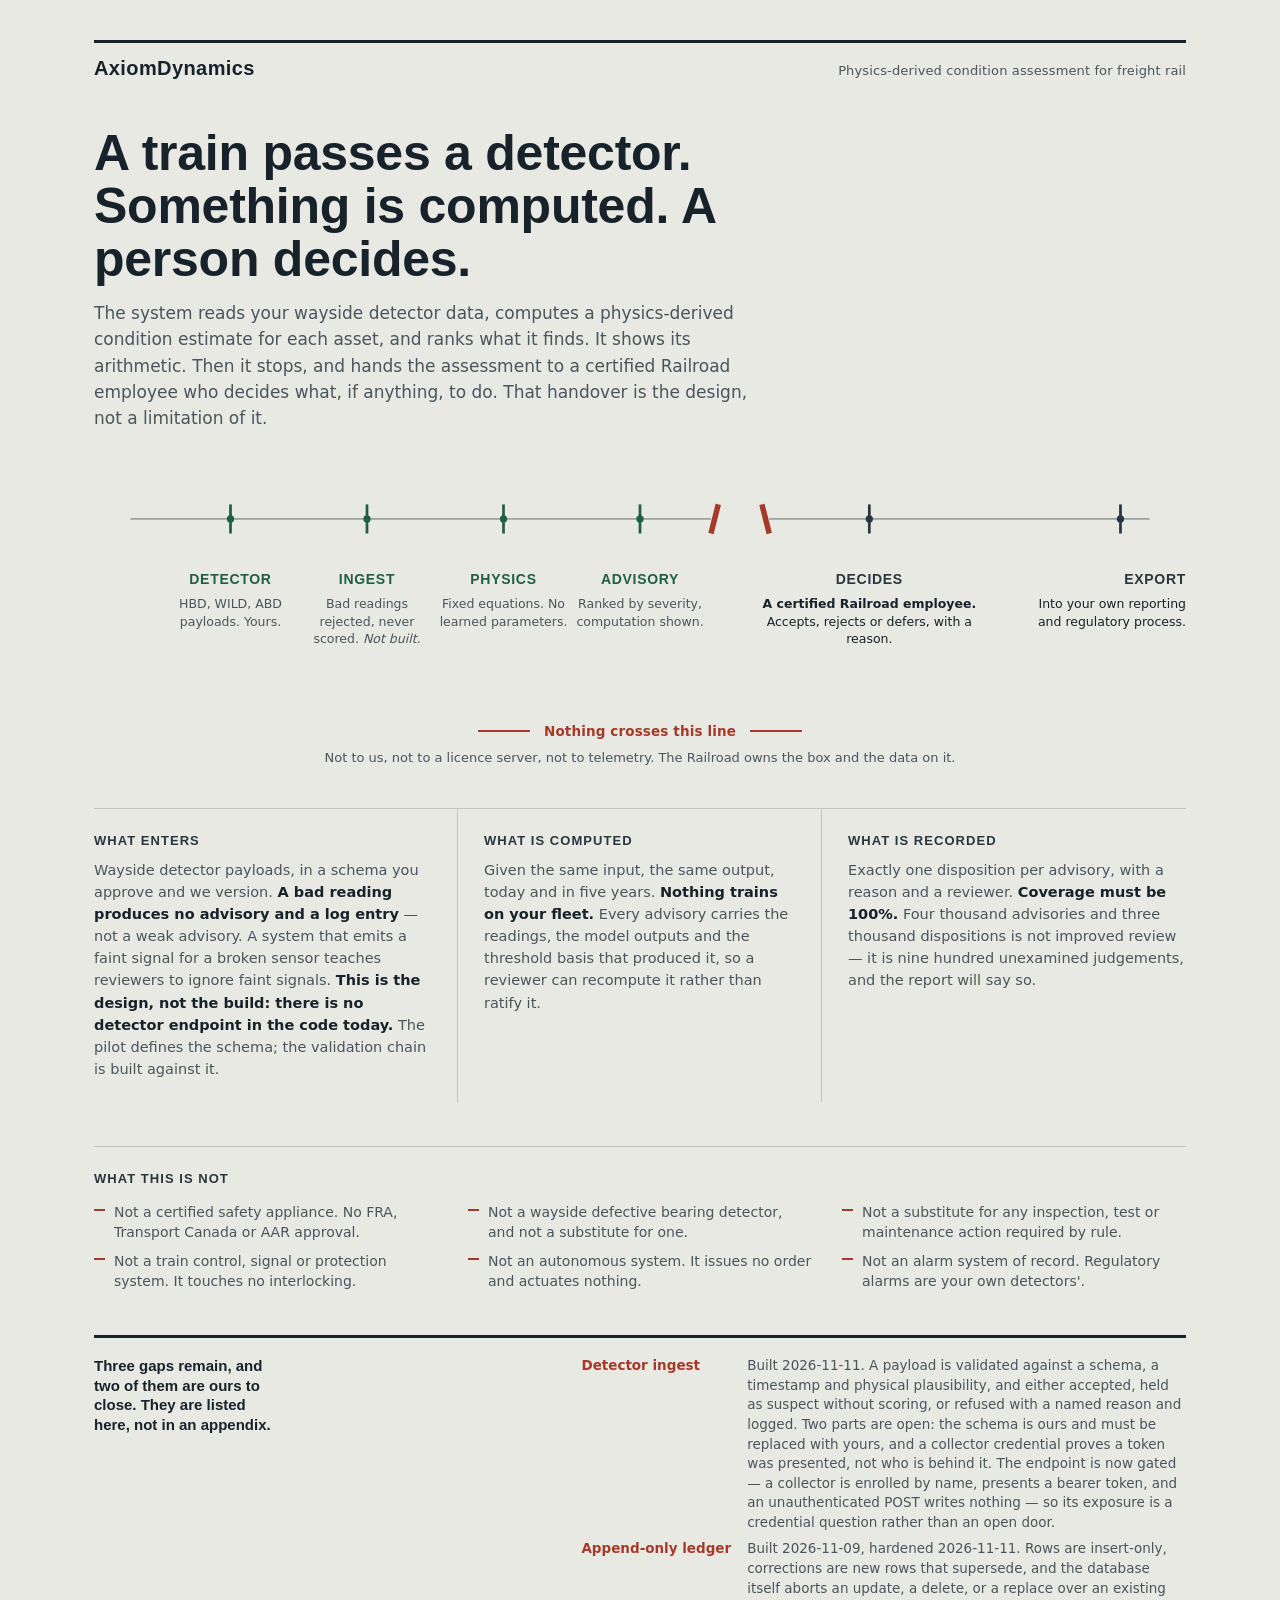
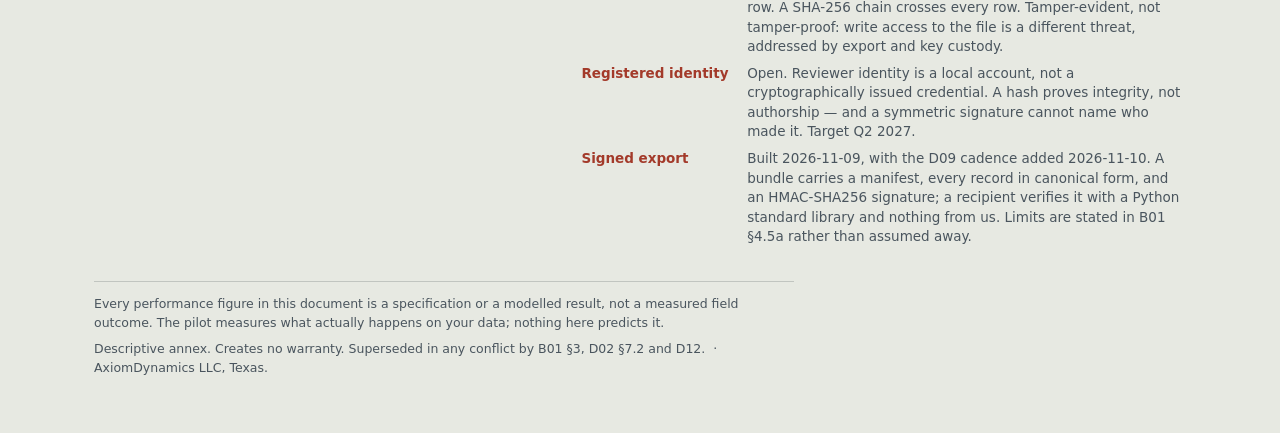
==== commit 352d8280: "Correct docket claims that the ingest endpoint is unauthenticated The credential model landed in cha" ====
--- a/client-assets/MASTER-BRIEF-DOCKET/B03-EXECUTIVE-INFOGRAPHIC.html
+++ b/client-assets/MASTER-BRIEF-DOCKET/B03-EXECUTIVE-INFOGRAPHIC.html
@@ -446,7 +446,7 @@
     <h2>Three gaps remain, and two of them are ours to close. They are listed here, not in an appendix.</h2>
     <dl>
       <dt>Detector ingest</dt>
-      <dd>Built 2026-11-11. A payload is validated against a schema, a timestamp and physical plausibility, and either accepted, held as suspect without scoring, or refused with a named reason and logged. Two parts are open: the schema is ours and must be replaced with yours, and the endpoint has no authentication, so it sits on a trusted segment until reviewer credentials land.</dd>
+      <dd>Built 2026-11-11. A payload is validated against a schema, a timestamp and physical plausibility, and either accepted, held as suspect without scoring, or refused with a named reason and logged. Two parts are open: the schema is ours and must be replaced with yours, and a collector credential proves a token was presented, not who is behind it. The endpoint is now gated — a collector is enrolled by name, presents a bearer token, and an unauthenticated POST writes nothing — so its exposure is a credential question rather than an open door.</dd>
       <dt>Append-only ledger</dt>
       <dd>Built 2026-11-09, hardened 2026-11-11. Rows are insert-only, corrections are new rows that supersede, and the database itself aborts an update, a delete, or a replace over an existing row. A SHA-256 chain crosses every row. Tamper-evident, not tamper-proof: write access to the file is a different threat, addressed by export and key custody.</dd>
       <dt>Registered identity</dt>
